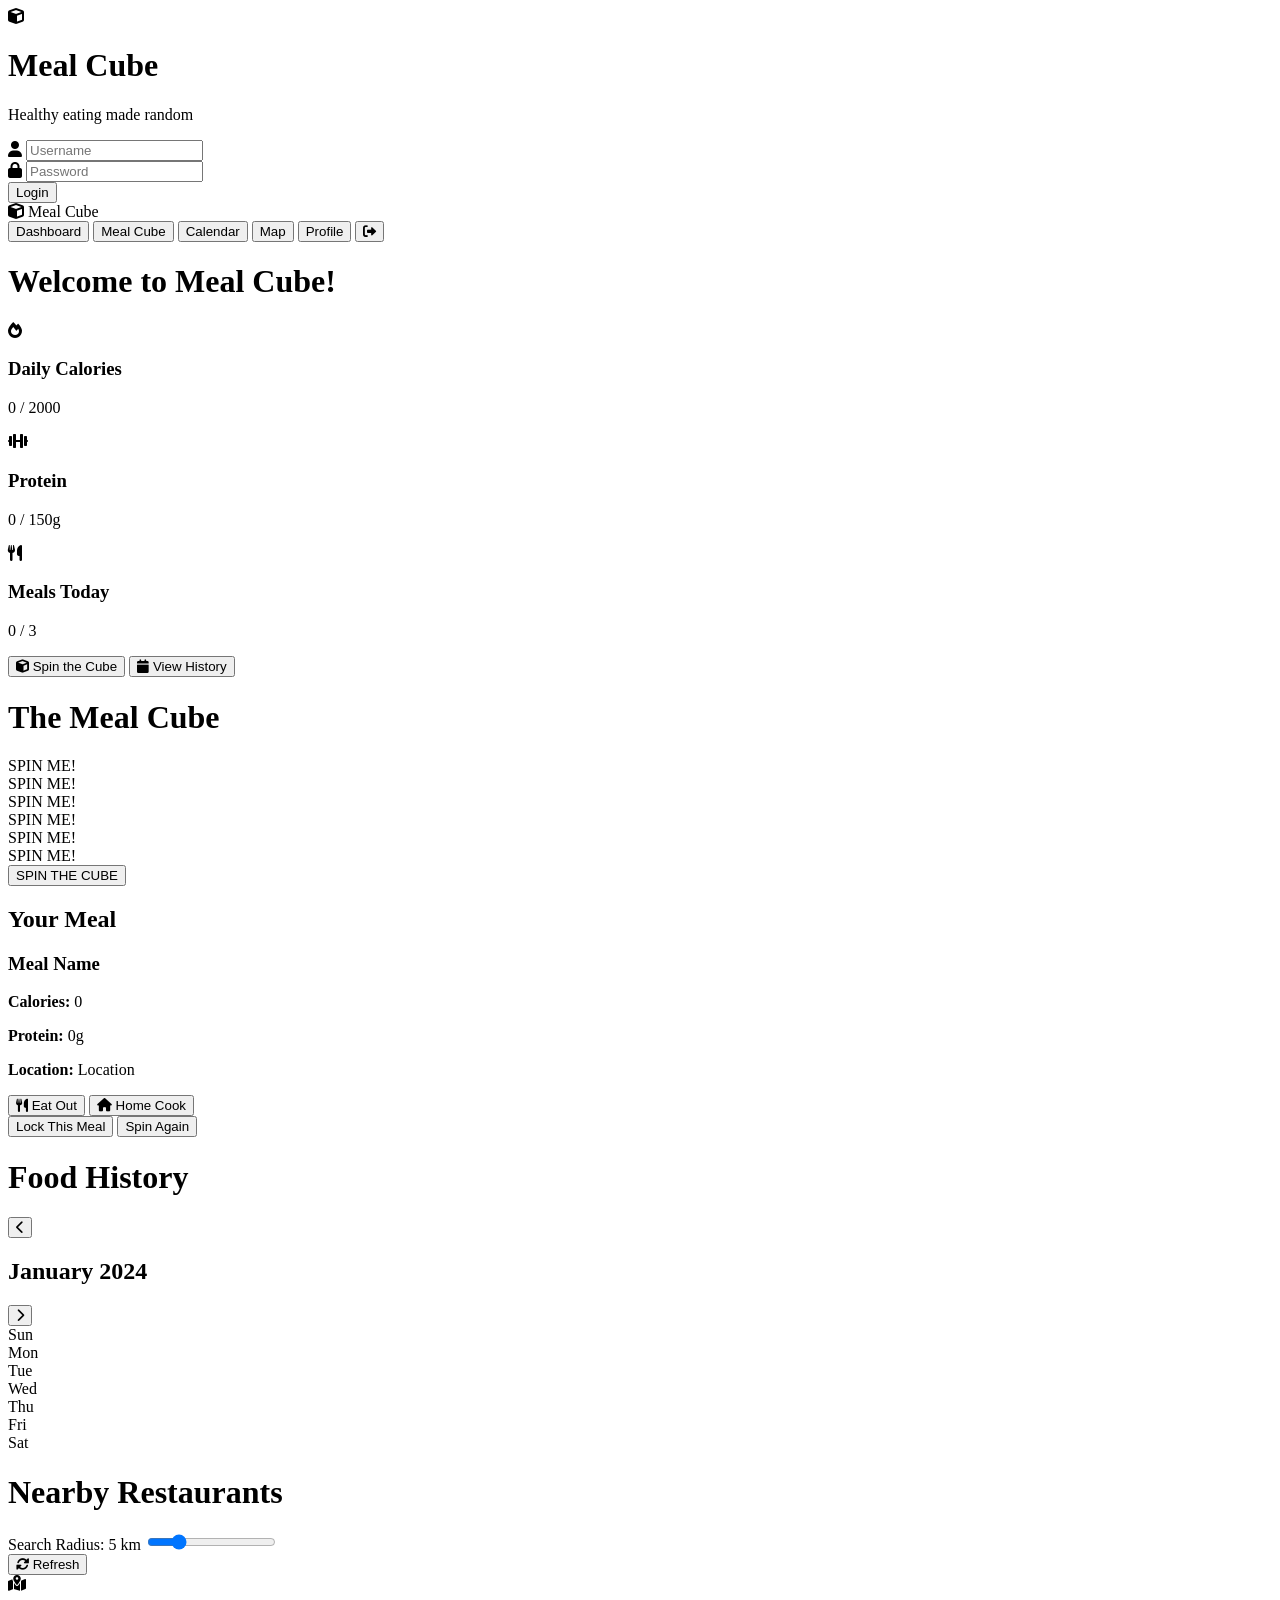
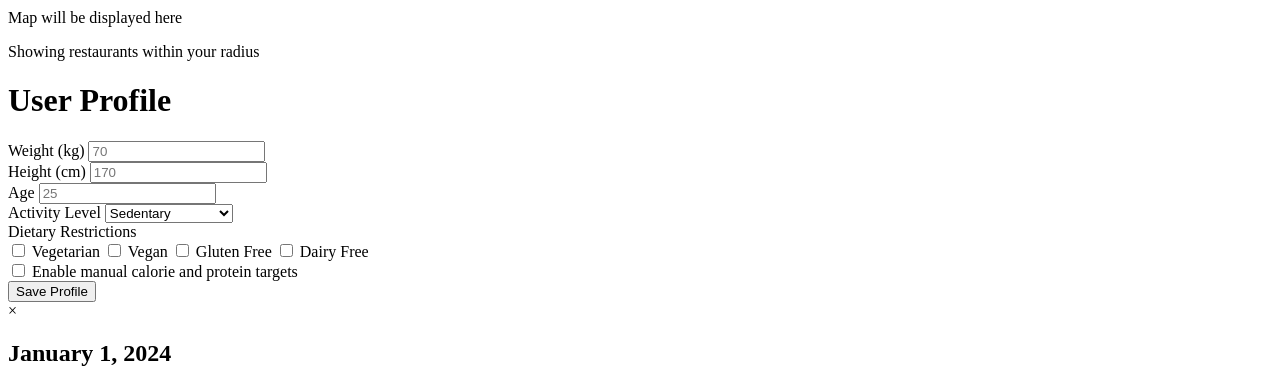
==== index.html @ 5506ee60 "Create index.html" ====
<!DOCTYPE html>
<html lang="en">
<head>
    <meta charset="UTF-8">
    <meta name="viewport" content="width=device-width, initial-scale=1.0">
    <title>Meal Cube - Healthy Eating Made Fun</title>
    <link rel="stylesheet" href="styles.css">
    <link href="https://fonts.googleapis.com/css2?family=Poppins:wght@300;400;500;600;700&display=swap" rel="stylesheet">
    <link rel="stylesheet" href="https://cdnjs.cloudflare.com/ajax/libs/font-awesome/6.0.0/css/all.min.css">
</head>
<body>
    <!-- Login Page -->
    <div id="loginPage" class="page active">
        <div class="login-container">
            <div class="login-box">
                <div class="cube-logo">
                    <i class="fas fa-cube"></i>
                </div>
                <h1>Meal Cube</h1>
                <p>Healthy eating made random</p>
                <form id="loginForm">
                    <div class="input-group">
                        <i class="fas fa-user"></i>
                        <input type="text" id="username" placeholder="Username" required>
                    </div>
                    <div class="input-group">
                        <i class="fas fa-lock"></i>
                        <input type="password" id="password" placeholder="Password" required>
                    </div>
                    <button type="submit" class="login-btn">Login</button>
                </form>
                <div id="loginError" class="error-message"></div>
            </div>
        </div>
    </div>

    <!-- Main App -->
    <div id="mainApp" class="page">
        <!-- Navigation -->
        <nav class="navbar">
            <div class="nav-brand">
                <i class="fas fa-cube"></i>
                <span>Meal Cube</span>
            </div>
            <div class="nav-links">
                <button class="nav-btn active" data-page="dashboard">Dashboard</button>
                <button class="nav-btn" data-page="mealCube">Meal Cube</button>
                <button class="nav-btn" data-page="calendar">Calendar</button>
                <button class="nav-btn" data-page="map">Map</button>
                <button class="nav-btn" data-page="profile">Profile</button>
                <button class="nav-btn logout-btn" id="logoutBtn">
                    <i class="fas fa-sign-out-alt"></i>
                </button>
            </div>
        </nav>

        <!-- Dashboard Page -->
        <div id="dashboardPage" class="page-content active">
            <div class="dashboard-container">
                <h1>Welcome to Meal Cube!</h1>
                <div class="stats-grid">
                    <div class="stat-card">
                        <i class="fas fa-fire"></i>
                        <h3>Daily Calories</h3>
                        <p id="dailyCalories">0 / 2000</p>
                    </div>
                    <div class="stat-card">
                        <i class="fas fa-dumbbell"></i>
                        <h3>Protein</h3>
                        <p id="dailyProtein">0 / 150g</p>
                    </div>
                    <div class="stat-card">
                        <i class="fas fa-utensils"></i>
                        <h3>Meals Today</h3>
                        <p id="mealsToday">0 / 3</p>
                    </div>
                </div>
                <div class="quick-actions">
                    <button class="action-btn" onclick="showPage('mealCube')">
                        <i class="fas fa-cube"></i>
                        Spin the Cube
                    </button>
                    <button class="action-btn" onclick="showPage('calendar')">
                        <i class="fas fa-calendar"></i>
                        View History
                    </button>
                </div>
            </div>
        </div>

        <!-- Meal Cube Page -->
        <div id="mealCubePage" class="page-content">
            <div class="meal-cube-container">
                <h1>The Meal Cube</h1>
                <div class="cube-section">
                    <div class="cube-wrapper">
                        <div id="mealCube" class="cube">
                            <div class="cube-face front">SPIN ME!</div>
                            <div class="cube-face back">SPIN ME!</div>
                            <div class="cube-face right">SPIN ME!</div>
                            <div class="cube-face left">SPIN ME!</div>
                            <div class="cube-face top">SPIN ME!</div>
                            <div class="cube-face bottom">SPIN ME!</div>
                        </div>
                    </div>
                    <button id="spinBtn" class="spin-btn">SPIN THE CUBE</button>
                </div>
                <div id="mealResult" class="meal-result hidden">
                    <h2>Your Meal</h2>
                    <div class="meal-card">
                        <h3 id="mealName">Meal Name</h3>
                        <div class="meal-details">
                            <div class="meal-info">
                                <p><strong>Calories:</strong> <span id="mealCalories">0</span></p>
                                <p><strong>Protein:</strong> <span id="mealProtein">0g</span></p>
                                <p><strong>Location:</strong> <span id="mealLocation">Location</span></p>
                            </div>
                            <div class="meal-options">
                                <button class="option-btn" data-option="eat-out">
                                    <i class="fas fa-utensils"></i>
                                    Eat Out
                                </button>
                                <button class="option-btn" data-option="home-cook">
                                    <i class="fas fa-home"></i>
                                    Home Cook
                                </button>
                            </div>
                        </div>
                        <div class="meal-actions">
                            <button id="lockMealBtn" class="lock-btn">Lock This Meal</button>
                            <button id="spinAgainBtn" class="spin-again-btn">Spin Again</button>
                        </div>
                    </div>
                </div>
            </div>
        </div>

        <!-- Calendar Page -->
        <div id="calendarPage" class="page-content">
            <div class="calendar-container">
                <h1>Food History</h1>
                <div class="calendar-header">
                    <button id="prevMonth" class="calendar-nav">
                        <i class="fas fa-chevron-left"></i>
                    </button>
                    <h2 id="currentMonth">January 2024</h2>
                    <button id="nextMonth" class="calendar-nav">
                        <i class="fas fa-chevron-right"></i>
                    </button>
                </div>
                <div class="calendar-grid">
                    <div class="calendar-days">
                        <div class="day-header">Sun</div>
                        <div class="day-header">Mon</div>
                        <div class="day-header">Tue</div>
                        <div class="day-header">Wed</div>
                        <div class="day-header">Thu</div>
                        <div class="day-header">Fri</div>
                        <div class="day-header">Sat</div>
                    </div>
                    <div id="calendarBody" class="calendar-body">
                        <!-- Calendar days will be generated here -->
                    </div>
                </div>
            </div>
        </div>

        <!-- Map Page -->
        <div id="mapPage" class="page-content">
            <div class="map-container">
                <h1>Nearby Restaurants</h1>
                <div class="map-controls">
                    <div class="radius-control">
                        <label for="radiusSlider">Search Radius: <span id="radiusValue">5</span> km</label>
                        <input type="range" id="radiusSlider" min="1" max="20" value="5">
                    </div>
                    <button id="refreshMapBtn" class="refresh-btn">
                        <i class="fas fa-sync-alt"></i>
                        Refresh
                    </button>
                </div>
                <div id="map" class="map">
                    <div class="map-placeholder">
                        <i class="fas fa-map-marked-alt"></i>
                        <p>Map will be displayed here</p>
                        <p>Showing restaurants within your radius</p>
                    </div>
                </div>
                <div id="restaurantList" class="restaurant-list">
                    <!-- Restaurant items will be generated here -->
                </div>
            </div>
        </div>

        <!-- Profile Page -->
        <div id="profilePage" class="page-content">
            <div class="profile-container">
                <h1>User Profile</h1>
                <div class="profile-form">
                    <div class="form-group">
                        <label for="userWeight">Weight (kg)</label>
                        <input type="number" id="userWeight" placeholder="70">
                    </div>
                    <div class="form-group">
                        <label for="userHeight">Height (cm)</label>
                        <input type="number" id="userHeight" placeholder="170">
                    </div>
                    <div class="form-group">
                        <label for="userAge">Age</label>
                        <input type="number" id="userAge" placeholder="25">
                    </div>
                    <div class="form-group">
                        <label for="userActivity">Activity Level</label>
                        <select id="userActivity">
                            <option value="sedentary">Sedentary</option>
                            <option value="light">Lightly Active</option>
                            <option value="moderate">Moderately Active</option>
                            <option value="very">Very Active</option>
                            <option value="extra">Extra Active</option>
                        </select>
                    </div>
                    <div class="form-group">
                        <label for="userDietary">Dietary Restrictions</label>
                        <div class="checkbox-group">
                            <label><input type="checkbox" value="vegetarian"> Vegetarian</label>
                            <label><input type="checkbox" value="vegan"> Vegan</label>
                            <label><input type="checkbox" value="gluten-free"> Gluten Free</label>
                            <label><input type="checkbox" value="dairy-free"> Dairy Free</label>
                        </div>
                    </div>
                    <!-- Manual Override -->
                    <div class="form-group">
                        <label>
                            <input type="checkbox" id="manualOverrideToggle">
                            Enable manual calorie and protein targets
                        </label>
                    </div>
                    <div id="manualOverrideFields" class="form-group" style="display: none;">
                        <div class="form-group">
                            <label for="manualCalories">Daily Calorie Target</label>
                            <input type="number" id="manualCalories" placeholder="e.g., 2200">
                        </div>
                        <div class="form-group">
                            <label for="manualProtein">Daily Protein Target (g)</label>
                            <input type="number" id="manualProtein" placeholder="e.g., 160">
                        </div>
                    </div>
                    <button id="saveProfileBtn" class="save-btn">Save Profile</button>
                </div>
            </div>
        </div>
    </div>

    <!-- Day Detail Modal -->
    <div id="dayModal" class="modal">
        <div class="modal-content">
            <span class="close">&times;</span>
            <h2 id="modalDate">January 1, 2024</h2>
            <div id="modalMeals" class="modal-meals">
                <!-- Meal details will be shown here -->
            </div>
        </div>
    </div>

    <script src="script.js"></script>
</body>
</html>
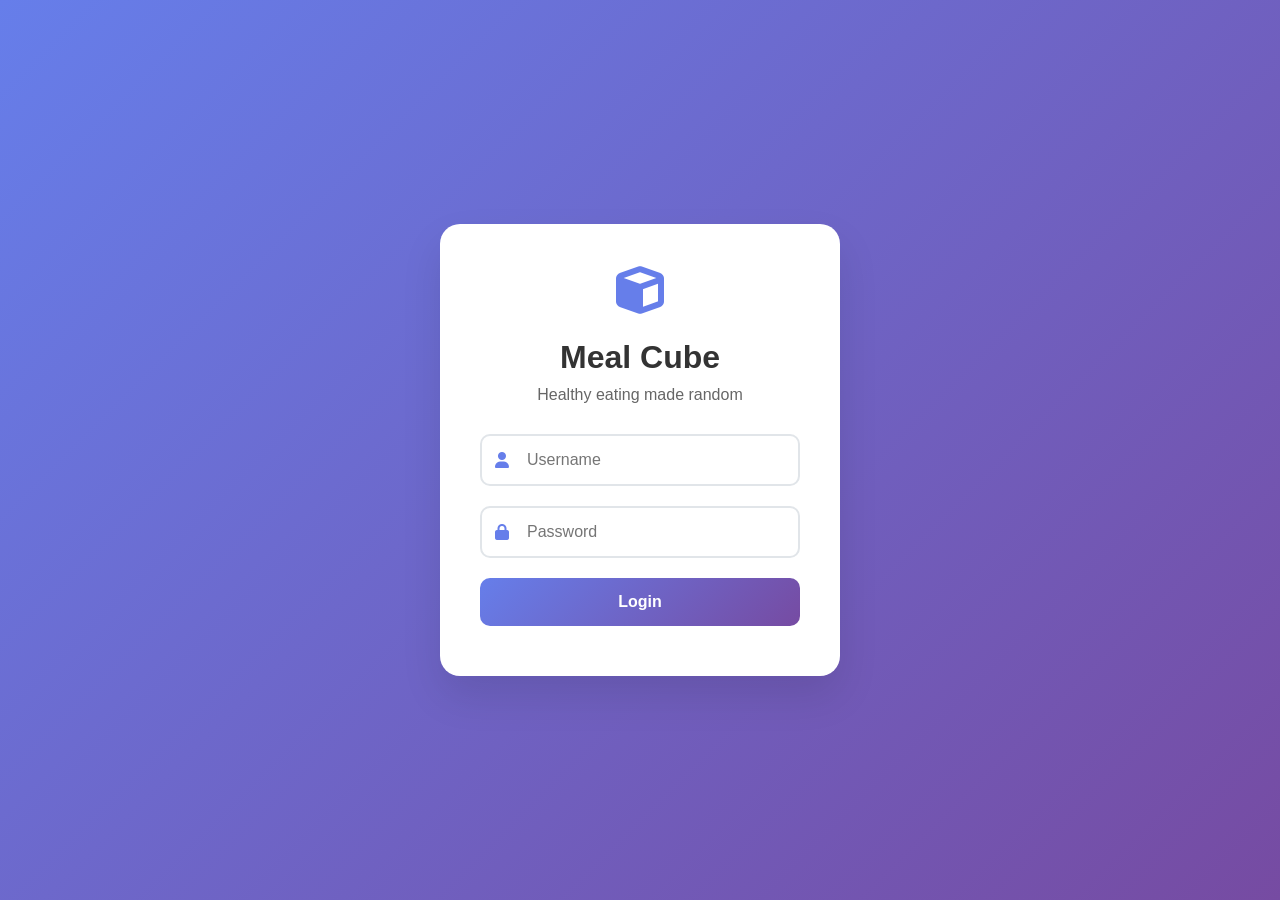
==== commit cec292c7: "Update index.html" ====
--- a/index.html
+++ b/index.html
@@ -4,7 +4,7 @@
     <meta charset="UTF-8">
     <meta name="viewport" content="width=device-width, initial-scale=1.0">
     <title>Meal Cube - Healthy Eating Made Fun</title>
-    <link rel="stylesheet" href="styles.css">
+    <link rel="stylesheet" href="style.css">
     <link href="https://fonts.googleapis.com/css2?family=Poppins:wght@300;400;500;600;700&display=swap" rel="stylesheet">
     <link rel="stylesheet" href="https://cdnjs.cloudflare.com/ajax/libs/font-awesome/6.0.0/css/all.min.css">
 </head>
--- a/style.css
+++ b/style.css
@@ -0,0 +1,857 @@
+/* Reset and Base Styles */
+* {
+    margin: 0;
+    padding: 0;
+    box-sizing: border-box;
+}
+
+body {
+    font-family: 'Poppins', sans-serif;
+    background: linear-gradient(135deg, #667eea 0%, #764ba2 100%);
+    min-height: 100vh;
+    color: #333;
+}
+
+/* Page Management */
+.page {
+    display: none;
+    min-height: 100vh;
+}
+
+.page.active {
+    display: block;
+}
+
+.page-content {
+    display: none;
+    padding: 20px;
+    margin-top: 70px;
+}
+
+.page-content.active {
+    display: block;
+}
+
+/* Login Page */
+.login-container {
+    display: flex;
+    justify-content: center;
+    align-items: center;
+    min-height: 100vh;
+    background: linear-gradient(135deg, #667eea 0%, #764ba2 100%);
+}
+
+.login-box {
+    background: white;
+    padding: 40px;
+    border-radius: 20px;
+    box-shadow: 0 20px 40px rgba(0, 0, 0, 0.1);
+    text-align: center;
+    width: 100%;
+    max-width: 400px;
+}
+
+.cube-logo {
+    font-size: 3rem;
+    color: #667eea;
+    margin-bottom: 20px;
+}
+
+.login-box h1 {
+    color: #333;
+    margin-bottom: 10px;
+    font-size: 2rem;
+}
+
+.login-box p {
+    color: #666;
+    margin-bottom: 30px;
+}
+
+.input-group {
+    position: relative;
+    margin-bottom: 20px;
+}
+
+.input-group i {
+    position: absolute;
+    left: 15px;
+    top: 50%;
+    transform: translateY(-50%);
+    color: #667eea;
+}
+
+.input-group input {
+    width: 100%;
+    padding: 15px 15px 15px 45px;
+    border: 2px solid #e1e5e9;
+    border-radius: 10px;
+    font-size: 16px;
+    transition: border-color 0.3s;
+}
+
+.input-group input:focus {
+    outline: none;
+    border-color: #667eea;
+}
+
+.login-btn {
+    width: 100%;
+    padding: 15px;
+    background: linear-gradient(135deg, #667eea 0%, #764ba2 100%);
+    color: white;
+    border: none;
+    border-radius: 10px;
+    font-size: 16px;
+    font-weight: 600;
+    cursor: pointer;
+    transition: transform 0.3s;
+}
+
+.login-btn:hover {
+    transform: translateY(-2px);
+}
+
+.error-message {
+    color: #e74c3c;
+    margin-top: 10px;
+    font-size: 14px;
+}
+
+/* Navigation */
+.navbar {
+    position: fixed;
+    top: 0;
+    left: 0;
+    right: 0;
+    background: white;
+    padding: 15px 20px;
+    box-shadow: 0 2px 10px rgba(0, 0, 0, 0.1);
+    z-index: 1000;
+    display: flex;
+    justify-content: space-between;
+    align-items: center;
+}
+
+.nav-brand {
+    display: flex;
+    align-items: center;
+    font-size: 1.5rem;
+    font-weight: 700;
+    color: #667eea;
+}
+
+.nav-brand i {
+    margin-right: 10px;
+    font-size: 1.8rem;
+}
+
+.nav-links {
+    display: flex;
+    gap: 10px;
+}
+
+.nav-btn {
+    padding: 10px 15px;
+    border: none;
+    background: transparent;
+    color: #666;
+    cursor: pointer;
+    border-radius: 8px;
+    transition: all 0.3s;
+    font-weight: 500;
+}
+
+.nav-btn:hover,
+.nav-btn.active {
+    background: #667eea;
+    color: white;
+}
+
+.logout-btn {
+    background: #e74c3c !important;
+    color: white !important;
+}
+
+.logout-btn:hover {
+    background: #c0392b !important;
+}
+
+/* Dashboard */
+.dashboard-container {
+    max-width: 1200px;
+    margin: 0 auto;
+}
+
+.dashboard-container h1 {
+    text-align: center;
+    color: white;
+    margin-bottom: 30px;
+    font-size: 2.5rem;
+}
+
+.stats-grid {
+    display: grid;
+    grid-template-columns: repeat(auto-fit, minmax(250px, 1fr));
+    gap: 20px;
+    margin-bottom: 40px;
+}
+
+.stat-card {
+    background: white;
+    padding: 30px;
+    border-radius: 15px;
+    box-shadow: 0 10px 30px rgba(0, 0, 0, 0.1);
+    text-align: center;
+    transition: transform 0.3s;
+}
+
+.stat-card:hover {
+    transform: translateY(-5px);
+}
+
+.stat-card i {
+    font-size: 2.5rem;
+    color: #667eea;
+    margin-bottom: 15px;
+}
+
+.stat-card h3 {
+    color: #333;
+    margin-bottom: 10px;
+}
+
+.stat-card p {
+    color: #666;
+    font-size: 1.2rem;
+    font-weight: 600;
+}
+
+.quick-actions {
+    display: flex;
+    gap: 20px;
+    justify-content: center;
+    flex-wrap: wrap;
+}
+
+.action-btn {
+    padding: 15px 30px;
+    background: white;
+    border: none;
+    border-radius: 10px;
+    color: #667eea;
+    font-weight: 600;
+    cursor: pointer;
+    transition: all 0.3s;
+    box-shadow: 0 5px 15px rgba(0, 0, 0, 0.1);
+}
+
+.action-btn:hover {
+    transform: translateY(-2px);
+    box-shadow: 0 10px 25px rgba(0, 0, 0, 0.15);
+}
+
+.action-btn i {
+    margin-right: 10px;
+}
+
+/* Meal Cube */
+.meal-cube-container {
+    max-width: 800px;
+    margin: 0 auto;
+    text-align: center;
+}
+
+.meal-cube-container h1 {
+    color: white;
+    margin-bottom: 40px;
+    font-size: 2.5rem;
+}
+
+.cube-section {
+    margin-bottom: 40px;
+}
+
+.cube-wrapper {
+    display: flex;
+    justify-content: center;
+    margin-bottom: 30px;
+}
+
+.cube {
+    width: 150px;
+    height: 150px;
+    position: relative;
+    transform-style: preserve-3d;
+    transition: transform 2s ease-out;
+}
+
+.cube-face {
+    position: absolute;
+    width: 150px;
+    height: 150px;
+    background: linear-gradient(135deg, #667eea 0%, #764ba2 100%);
+    border: 2px solid white;
+    display: flex;
+    align-items: center;
+    justify-content: center;
+    color: white;
+    font-weight: bold;
+    font-size: 1.2rem;
+    border-radius: 10px;
+}
+
+.cube-face.front { transform: translateZ(75px); }
+.cube-face.back { transform: translateZ(-75px) rotateY(180deg); }
+.cube-face.right { transform: translateX(75px) rotateY(90deg); }
+.cube-face.left { transform: translateX(-75px) rotateY(-90deg); }
+.cube-face.top { transform: translateY(-75px) rotateX(90deg); }
+.cube-face.bottom { transform: translateY(75px) rotateX(-90deg); }
+
+.spin-btn {
+    padding: 15px 40px;
+    background: linear-gradient(135deg, #667eea 0%, #764ba2 100%);
+    color: white;
+    border: none;
+    border-radius: 10px;
+    font-size: 1.2rem;
+    font-weight: 600;
+    cursor: pointer;
+    transition: all 0.3s;
+}
+
+.spin-btn:hover {
+    transform: translateY(-2px);
+    box-shadow: 0 10px 25px rgba(0, 0, 0, 0.2);
+}
+
+.spin-btn:disabled {
+    opacity: 0.6;
+    cursor: not-allowed;
+}
+
+/* Meal Result */
+.meal-result {
+    background: white;
+    border-radius: 15px;
+    padding: 30px;
+    box-shadow: 0 10px 30px rgba(0, 0, 0, 0.1);
+    margin-top: 30px;
+}
+
+.meal-result.hidden {
+    display: none;
+}
+
+.meal-result h2 {
+    color: #333;
+    margin-bottom: 20px;
+    text-align: center;
+}
+
+.meal-card {
+    border: 2px solid #e1e5e9;
+    border-radius: 10px;
+    padding: 20px;
+}
+
+.meal-card h3 {
+    color: #667eea;
+    margin-bottom: 15px;
+    text-align: center;
+}
+
+.meal-details {
+    display: grid;
+    grid-template-columns: 1fr 1fr;
+    gap: 20px;
+    margin-bottom: 20px;
+}
+
+.meal-info p {
+    margin-bottom: 8px;
+    color: #666;
+}
+
+.meal-options {
+    display: flex;
+    gap: 10px;
+}
+
+.option-btn {
+    flex: 1;
+    padding: 10px;
+    border: 2px solid #667eea;
+    background: white;
+    color: #667eea;
+    border-radius: 8px;
+    cursor: pointer;
+    transition: all 0.3s;
+}
+
+.option-btn:hover {
+    background: #667eea;
+    color: white;
+}
+
+.meal-actions {
+    display: flex;
+    gap: 15px;
+    justify-content: center;
+}
+
+.lock-btn, .spin-again-btn {
+    padding: 12px 25px;
+    border: none;
+    border-radius: 8px;
+    font-weight: 600;
+    cursor: pointer;
+    transition: all 0.3s;
+}
+
+.lock-btn {
+    background: #27ae60;
+    color: white;
+}
+
+.lock-btn:hover {
+    background: #229954;
+}
+
+.spin-again-btn {
+    background: #667eea;
+    color: white;
+}
+
+.spin-again-btn:hover {
+    background: #5a6fd8;
+}
+
+/* Calendar */
+.calendar-container {
+    max-width: 1000px;
+    margin: 0 auto;
+}
+
+.calendar-container h1 {
+    color: white;
+    text-align: center;
+    margin-bottom: 30px;
+    font-size: 2.5rem;
+}
+
+.calendar-header {
+    display: flex;
+    justify-content: space-between;
+    align-items: center;
+    background: white;
+    padding: 20px;
+    border-radius: 15px;
+    margin-bottom: 20px;
+    box-shadow: 0 5px 15px rgba(0, 0, 0, 0.1);
+}
+
+.calendar-nav {
+    background: #667eea;
+    color: white;
+    border: none;
+    padding: 10px 15px;
+    border-radius: 8px;
+    cursor: pointer;
+    transition: all 0.3s;
+}
+
+.calendar-nav:hover {
+    background: #5a6fd8;
+}
+
+.calendar-header h2 {
+    color: #333;
+    font-size: 1.5rem;
+}
+
+.calendar-grid {
+    background: white;
+    border-radius: 15px;
+    overflow: hidden;
+    box-shadow: 0 5px 15px rgba(0, 0, 0, 0.1);
+}
+
+.calendar-days {
+    display: grid;
+    grid-template-columns: repeat(7, 1fr);
+    background: #667eea;
+    color: white;
+}
+
+.day-header {
+    padding: 15px;
+    text-align: center;
+    font-weight: 600;
+}
+
+.calendar-body {
+    display: grid;
+    grid-template-columns: repeat(7, 1fr);
+}
+
+.calendar-day {
+    padding: 15px;
+    border: 1px solid #e1e5e9;
+    min-height: 100px;
+    cursor: pointer;
+    transition: all 0.3s;
+    position: relative;
+}
+
+.calendar-day:hover {
+    background: #f8f9fa;
+}
+
+.calendar-day.has-meals {
+    background: #e8f5e8;
+}
+
+.calendar-day.has-meals::after {
+    content: '';
+    position: absolute;
+    top: 5px;
+    right: 5px;
+    width: 8px;
+    height: 8px;
+    background: #27ae60;
+    border-radius: 50%;
+}
+
+.calendar-day.other-month {
+    color: #ccc;
+}
+
+.calendar-day.today {
+    background: #667eea;
+    color: white;
+}
+
+.day-number {
+    font-weight: 600;
+    margin-bottom: 5px;
+}
+
+.day-meals {
+    font-size: 0.8rem;
+    color: #666;
+}
+
+/* Map */
+.map-container {
+    max-width: 1200px;
+    margin: 0 auto;
+}
+
+.map-container h1 {
+    color: white;
+    text-align: center;
+    margin-bottom: 30px;
+    font-size: 2.5rem;
+}
+
+.map-controls {
+    background: white;
+    padding: 20px;
+    border-radius: 15px;
+    margin-bottom: 20px;
+    box-shadow: 0 5px 15px rgba(0, 0, 0, 0.1);
+    display: flex;
+    justify-content: space-between;
+    align-items: center;
+    flex-wrap: wrap;
+    gap: 20px;
+}
+
+.radius-control {
+    display: flex;
+    align-items: center;
+    gap: 15px;
+}
+
+.radius-control label {
+    color: #333;
+    font-weight: 600;
+}
+
+.radius-control input[type="range"] {
+    width: 200px;
+}
+
+.refresh-btn {
+    padding: 10px 20px;
+    background: #667eea;
+    color: white;
+    border: none;
+    border-radius: 8px;
+    cursor: pointer;
+    transition: all 0.3s;
+}
+
+.refresh-btn:hover {
+    background: #5a6fd8;
+}
+
+.map {
+    background: white;
+    border-radius: 15px;
+    height: 400px;
+    margin-bottom: 20px;
+    box-shadow: 0 5px 15px rgba(0, 0, 0, 0.1);
+    display: flex;
+    align-items: center;
+    justify-content: center;
+}
+
+.map-placeholder {
+    text-align: center;
+    color: #666;
+}
+
+.map-placeholder i {
+    font-size: 3rem;
+    color: #667eea;
+    margin-bottom: 15px;
+}
+
+.restaurant-list {
+    background: white;
+    border-radius: 15px;
+    padding: 20px;
+    box-shadow: 0 5px 15px rgba(0, 0, 0, 0.1);
+}
+
+.restaurant-item {
+    border: 1px solid #e1e5e9;
+    border-radius: 10px;
+    padding: 15px;
+    margin-bottom: 15px;
+    transition: all 0.3s;
+}
+
+.restaurant-item:hover {
+    box-shadow: 0 5px 15px rgba(0, 0, 0, 0.1);
+}
+
+.restaurant-item h3 {
+    color: #333;
+    margin-bottom: 8px;
+}
+
+.restaurant-item p {
+    color: #666;
+    margin-bottom: 5px;
+}
+
+/* Profile */
+.profile-container {
+    max-width: 600px;
+    margin: 0 auto;
+}
+
+.profile-container h1 {
+    color: white;
+    text-align: center;
+    margin-bottom: 30px;
+    font-size: 2.5rem;
+}
+
+.profile-form {
+    background: white;
+    padding: 30px;
+    border-radius: 15px;
+    box-shadow: 0 10px 30px rgba(0, 0, 0, 0.1);
+}
+
+.form-group {
+    margin-bottom: 20px;
+}
+
+.form-group label {
+    display: block;
+    margin-bottom: 8px;
+    color: #333;
+    font-weight: 600;
+}
+
+.form-group input,
+.form-group select {
+    width: 100%;
+    padding: 12px;
+    border: 2px solid #e1e5e9;
+    border-radius: 8px;
+    font-size: 16px;
+    transition: border-color 0.3s;
+}
+
+.form-group input:focus,
+.form-group select:focus {
+    outline: none;
+    border-color: #667eea;
+}
+
+.checkbox-group {
+    display: grid;
+    grid-template-columns: repeat(auto-fit, minmax(150px, 1fr));
+    gap: 10px;
+}
+
+.checkbox-group label {
+    display: flex;
+    align-items: center;
+    gap: 8px;
+    font-weight: normal;
+    cursor: pointer;
+}
+
+.checkbox-group input[type="checkbox"] {
+    width: auto;
+}
+
+.save-btn {
+    width: 100%;
+    padding: 15px;
+    background: linear-gradient(135deg, #667eea 0%, #764ba2 100%);
+    color: white;
+    border: none;
+    border-radius: 10px;
+    font-size: 16px;
+    font-weight: 600;
+    cursor: pointer;
+    transition: transform 0.3s;
+}
+
+.save-btn:hover {
+    transform: translateY(-2px);
+}
+
+/* Modal */
+.modal {
+    display: none;
+    position: fixed;
+    z-index: 2000;
+    left: 0;
+    top: 0;
+    width: 100%;
+    height: 100%;
+    background-color: rgba(0, 0, 0, 0.5);
+}
+
+.modal-content {
+    background-color: white;
+    margin: 5% auto;
+    padding: 30px;
+    border-radius: 15px;
+    width: 90%;
+    max-width: 600px;
+    position: relative;
+    max-height: 80vh;
+    overflow-y: auto;
+}
+
+.close {
+    position: absolute;
+    right: 20px;
+    top: 20px;
+    font-size: 28px;
+    font-weight: bold;
+    cursor: pointer;
+    color: #666;
+}
+
+.close:hover {
+    color: #333;
+}
+
+.modal-content h2 {
+    color: #333;
+    margin-bottom: 20px;
+    text-align: center;
+}
+
+.modal-meals {
+    display: flex;
+    flex-direction: column;
+    gap: 15px;
+}
+
+.meal-detail {
+    border: 1px solid #e1e5e9;
+    border-radius: 10px;
+    padding: 15px;
+    background: #f8f9fa;
+}
+
+.meal-detail h3 {
+    color: #667eea;
+    margin-bottom: 10px;
+}
+
+.meal-detail p {
+    color: #666;
+    margin-bottom: 5px;
+}
+
+/* Responsive Design */
+@media (max-width: 768px) {
+    .nav-links {
+        flex-wrap: wrap;
+        gap: 5px;
+    }
+    
+    .nav-btn {
+        padding: 8px 12px;
+        font-size: 14px;
+    }
+    
+    .stats-grid {
+        grid-template-columns: 1fr;
+    }
+    
+    .meal-details {
+        grid-template-columns: 1fr;
+    }
+    
+    .quick-actions {
+        flex-direction: column;
+        align-items: center;
+    }
+    
+    .calendar-header {
+        flex-direction: column;
+        gap: 15px;
+    }
+    
+    .map-controls {
+        flex-direction: column;
+        align-items: stretch;
+    }
+    
+    .checkbox-group {
+        grid-template-columns: 1fr;
+    }
+}
+
+/* Animations */
+@keyframes spin {
+    0% { transform: rotateX(0deg) rotateY(0deg); }
+    100% { transform: rotateX(360deg) rotateY(360deg); }
+}
+
+.cube.spinning {
+    animation: spin 2s ease-out;
+}
+
+@keyframes fadeIn {
+    from { opacity: 0; transform: translateY(20px); }
+    to { opacity: 1; transform: translateY(0); }
+}
+
+.meal-result:not(.hidden) {
+    animation: fadeIn 0.5s ease-out;
+}
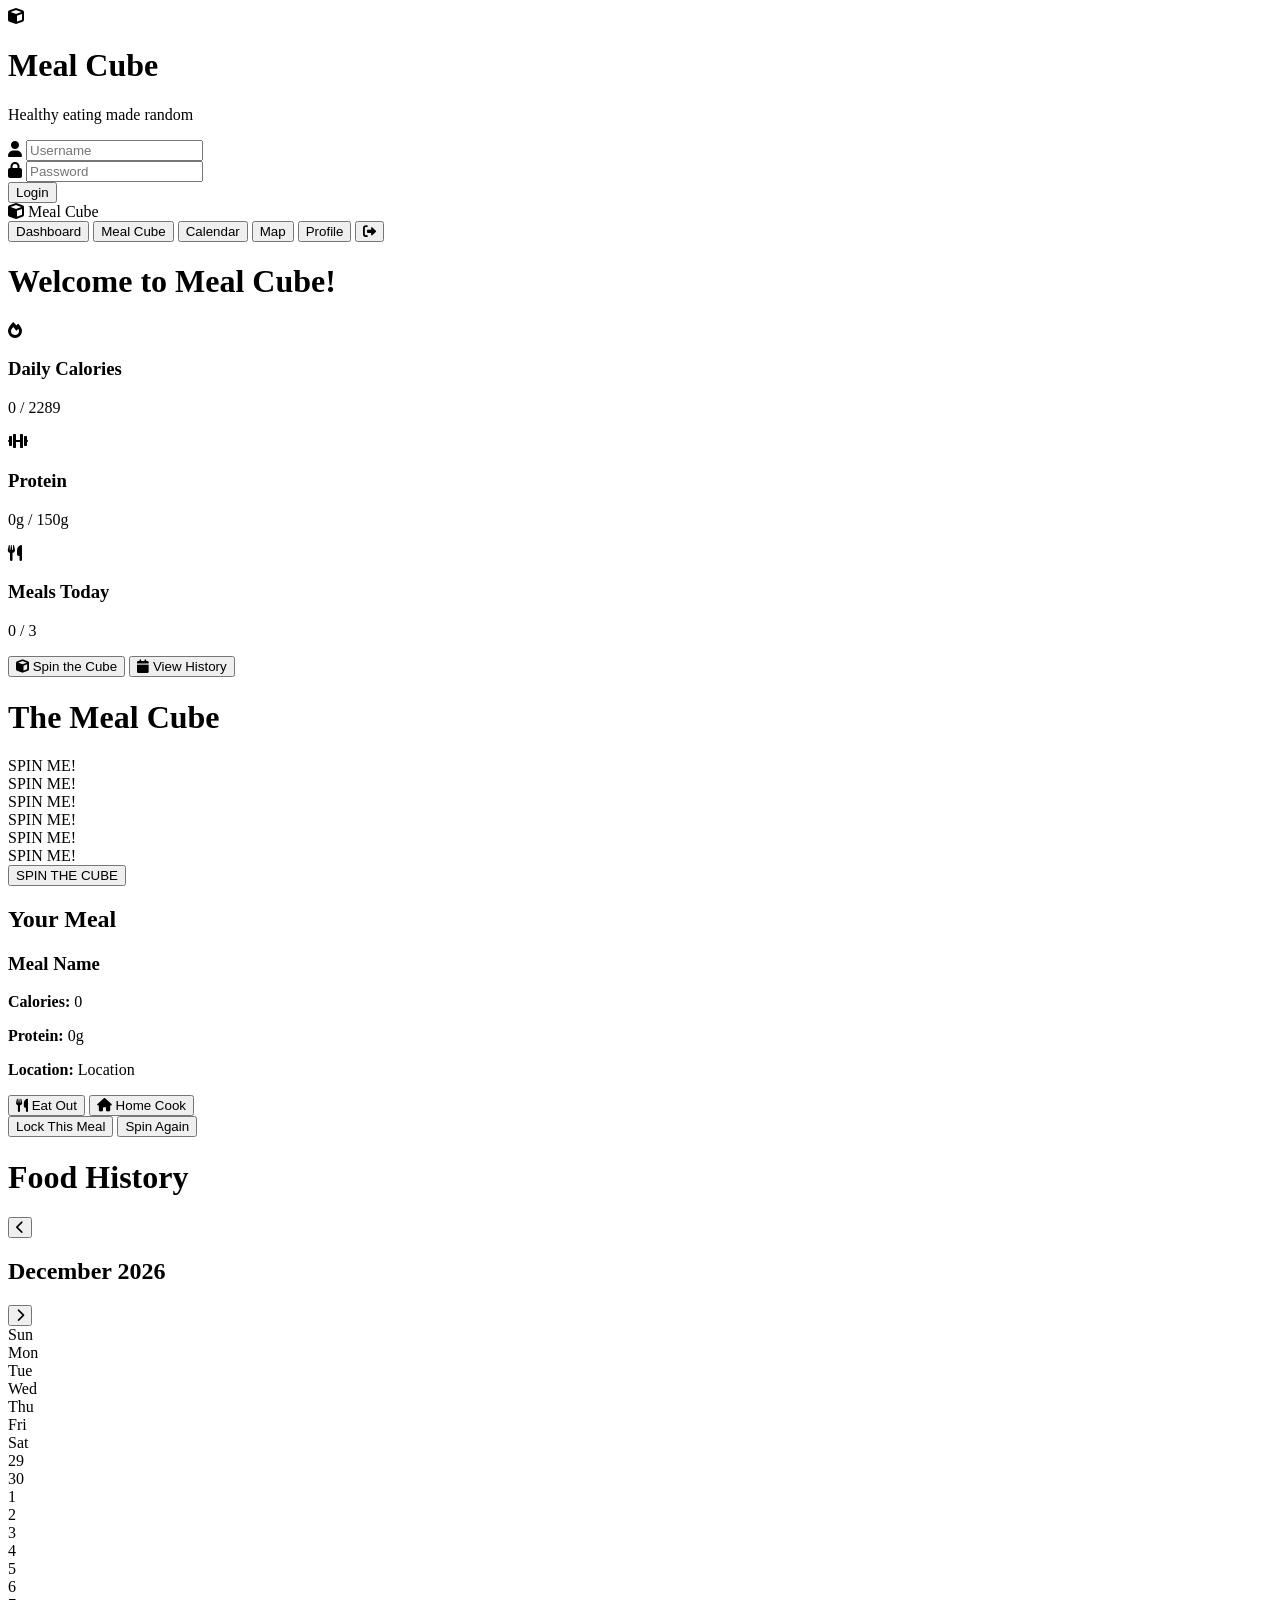
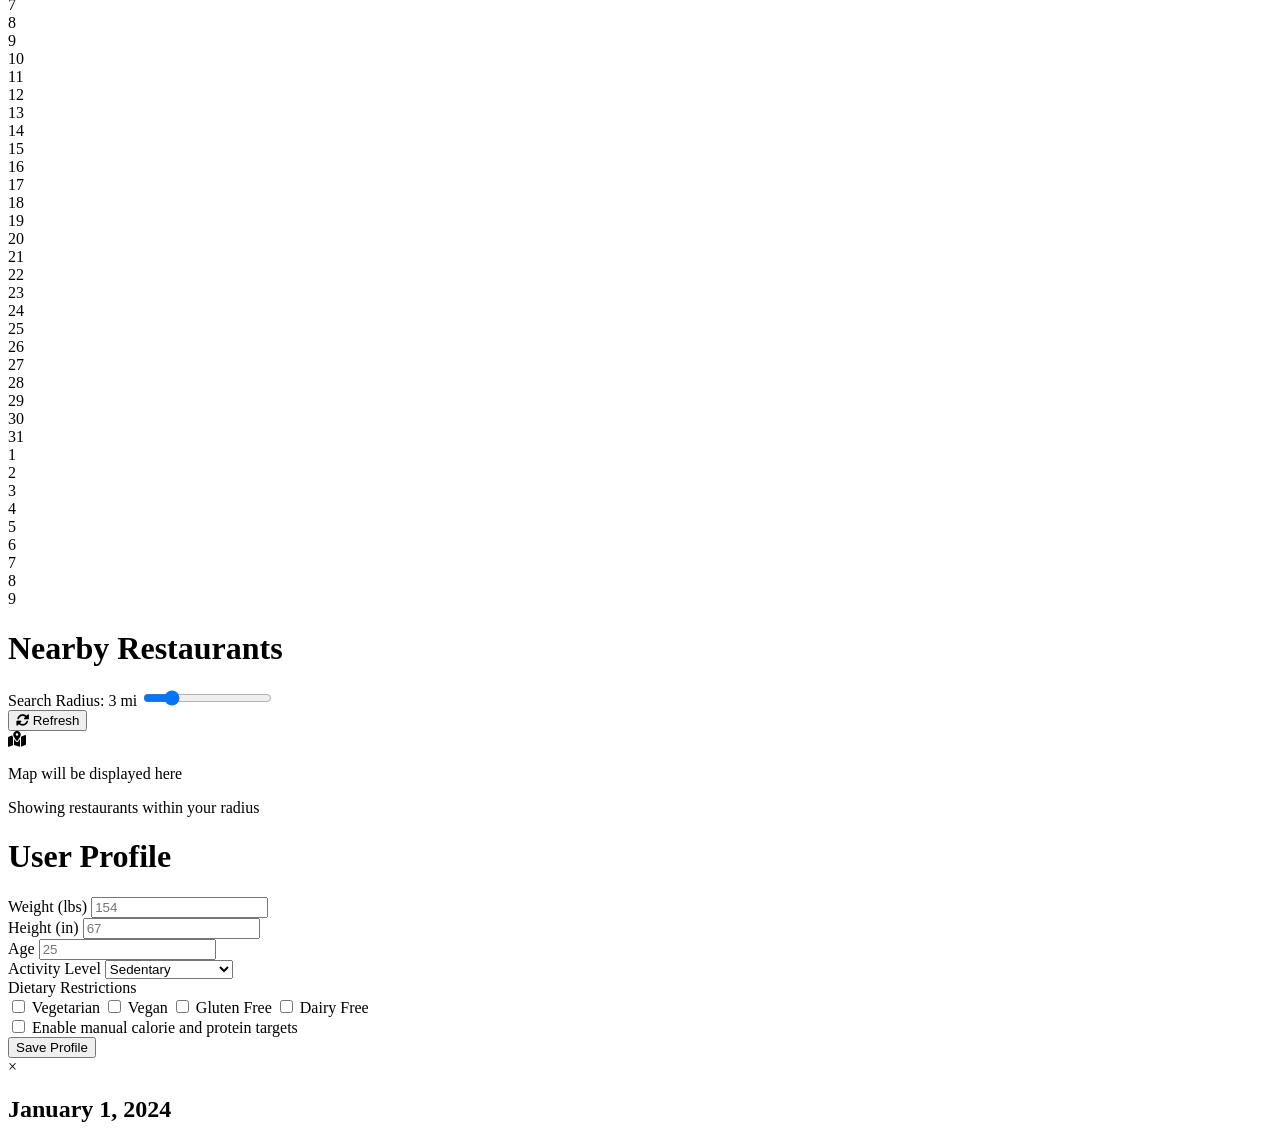
==== commit 6465ce72: "Update index.html" ====
--- a/index.html
+++ b/index.html
@@ -4,7 +4,7 @@
     <meta charset="UTF-8">
     <meta name="viewport" content="width=device-width, initial-scale=1.0">
     <title>Meal Cube - Healthy Eating Made Fun</title>
-    <link rel="stylesheet" href="style.css">
+    <link rel="stylesheet" href="styles.css">
     <link href="https://fonts.googleapis.com/css2?family=Poppins:wght@300;400;500;600;700&display=swap" rel="stylesheet">
     <link rel="stylesheet" href="https://cdnjs.cloudflare.com/ajax/libs/font-awesome/6.0.0/css/all.min.css">
 </head>
@@ -171,8 +171,8 @@
                 <h1>Nearby Restaurants</h1>
                 <div class="map-controls">
                     <div class="radius-control">
-                        <label for="radiusSlider">Search Radius: <span id="radiusValue">5</span> km</label>
-                        <input type="range" id="radiusSlider" min="1" max="20" value="5">
+                        <label for="radiusSlider">Search Radius: <span id="radiusValue">3</span> mi</label>
+                        <input type="range" id="radiusSlider" min="1" max="12" value="3">
                     </div>
                     <button id="refreshMapBtn" class="refresh-btn">
                         <i class="fas fa-sync-alt"></i>
@@ -198,12 +198,12 @@
                 <h1>User Profile</h1>
                 <div class="profile-form">
                     <div class="form-group">
-                        <label for="userWeight">Weight (kg)</label>
-                        <input type="number" id="userWeight" placeholder="70">
-                    </div>
-                    <div class="form-group">
-                        <label for="userHeight">Height (cm)</label>
-                        <input type="number" id="userHeight" placeholder="170">
+                        <label for="userWeight">Weight (lbs)</label>
+                        <input type="number" id="userWeight" placeholder="154">
+                    </div>
+                    <div class="form-group">
+                        <label for="userHeight">Height (in)</label>
+                        <input type="number" id="userHeight" placeholder="67">
                     </div>
                     <div class="form-group">
                         <label for="userAge">Age</label>
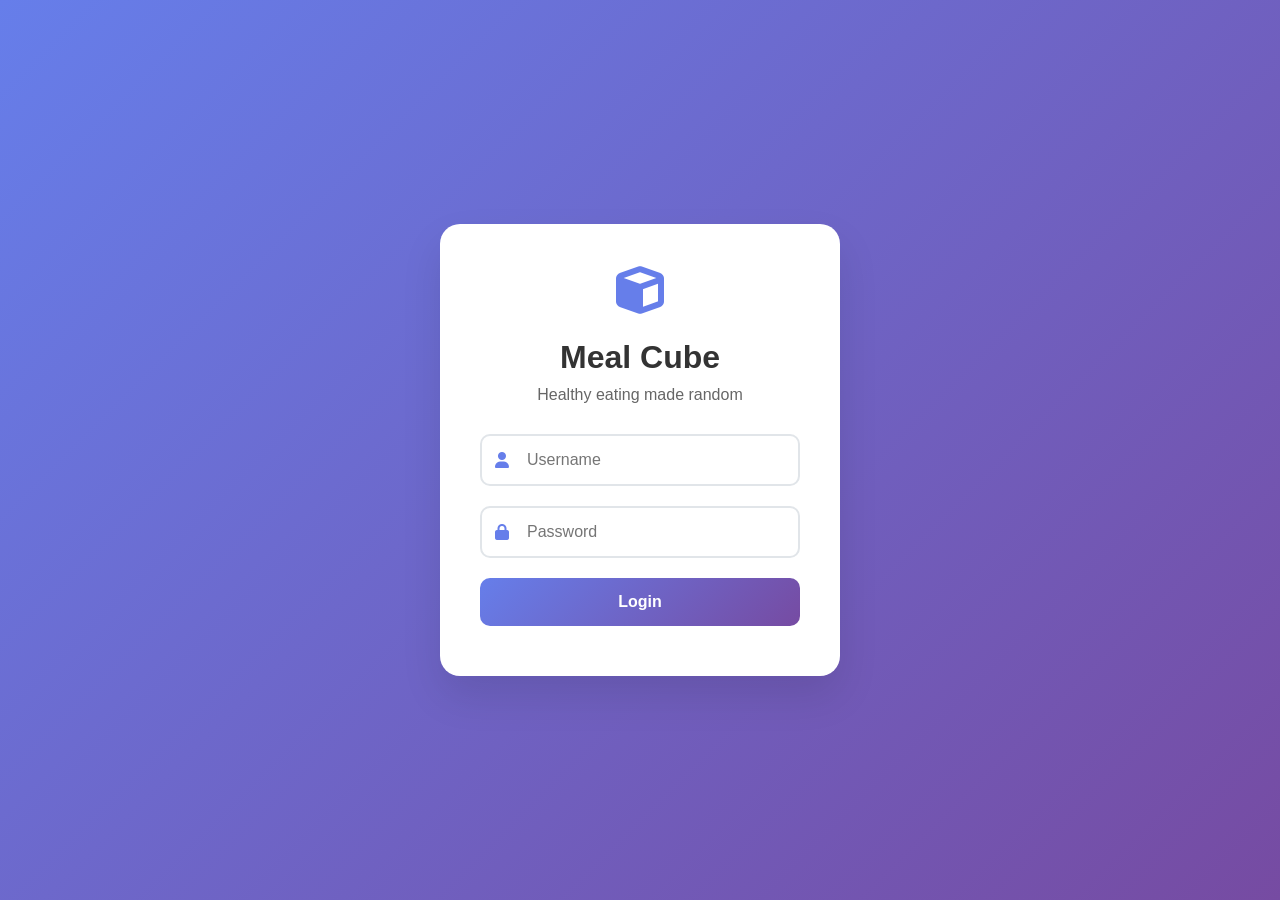
==== commit 762a6b10: "Update index.html" ====
--- a/index.html
+++ b/index.html
@@ -4,7 +4,7 @@
     <meta charset="UTF-8">
     <meta name="viewport" content="width=device-width, initial-scale=1.0">
     <title>Meal Cube - Healthy Eating Made Fun</title>
-    <link rel="stylesheet" href="styles.css">
+    <link rel="stylesheet" href="style.css">
     <link href="https://fonts.googleapis.com/css2?family=Poppins:wght@300;400;500;600;700&display=swap" rel="stylesheet">
     <link rel="stylesheet" href="https://cdnjs.cloudflare.com/ajax/libs/font-awesome/6.0.0/css/all.min.css">
 </head>
--- a/style.css
+++ b/style.css
@@ -0,0 +1,857 @@
+/* Reset and Base Styles */
+* {
+    margin: 0;
+    padding: 0;
+    box-sizing: border-box;
+}
+
+body {
+    font-family: 'Poppins', sans-serif;
+    background: linear-gradient(135deg, #667eea 0%, #764ba2 100%);
+    min-height: 100vh;
+    color: #333;
+}
+
+/* Page Management */
+.page {
+    display: none;
+    min-height: 100vh;
+}
+
+.page.active {
+    display: block;
+}
+
+.page-content {
+    display: none;
+    padding: 20px;
+    margin-top: 70px;
+}
+
+.page-content.active {
+    display: block;
+}
+
+/* Login Page */
+.login-container {
+    display: flex;
+    justify-content: center;
+    align-items: center;
+    min-height: 100vh;
+    background: linear-gradient(135deg, #667eea 0%, #764ba2 100%);
+}
+
+.login-box {
+    background: white;
+    padding: 40px;
+    border-radius: 20px;
+    box-shadow: 0 20px 40px rgba(0, 0, 0, 0.1);
+    text-align: center;
+    width: 100%;
+    max-width: 400px;
+}
+
+.cube-logo {
+    font-size: 3rem;
+    color: #667eea;
+    margin-bottom: 20px;
+}
+
+.login-box h1 {
+    color: #333;
+    margin-bottom: 10px;
+    font-size: 2rem;
+}
+
+.login-box p {
+    color: #666;
+    margin-bottom: 30px;
+}
+
+.input-group {
+    position: relative;
+    margin-bottom: 20px;
+}
+
+.input-group i {
+    position: absolute;
+    left: 15px;
+    top: 50%;
+    transform: translateY(-50%);
+    color: #667eea;
+}
+
+.input-group input {
+    width: 100%;
+    padding: 15px 15px 15px 45px;
+    border: 2px solid #e1e5e9;
+    border-radius: 10px;
+    font-size: 16px;
+    transition: border-color 0.3s;
+}
+
+.input-group input:focus {
+    outline: none;
+    border-color: #667eea;
+}
+
+.login-btn {
+    width: 100%;
+    padding: 15px;
+    background: linear-gradient(135deg, #667eea 0%, #764ba2 100%);
+    color: white;
+    border: none;
+    border-radius: 10px;
+    font-size: 16px;
+    font-weight: 600;
+    cursor: pointer;
+    transition: transform 0.3s;
+}
+
+.login-btn:hover {
+    transform: translateY(-2px);
+}
+
+.error-message {
+    color: #e74c3c;
+    margin-top: 10px;
+    font-size: 14px;
+}
+
+/* Navigation */
+.navbar {
+    position: fixed;
+    top: 0;
+    left: 0;
+    right: 0;
+    background: white;
+    padding: 15px 20px;
+    box-shadow: 0 2px 10px rgba(0, 0, 0, 0.1);
+    z-index: 1000;
+    display: flex;
+    justify-content: space-between;
+    align-items: center;
+}
+
+.nav-brand {
+    display: flex;
+    align-items: center;
+    font-size: 1.5rem;
+    font-weight: 700;
+    color: #667eea;
+}
+
+.nav-brand i {
+    margin-right: 10px;
+    font-size: 1.8rem;
+}
+
+.nav-links {
+    display: flex;
+    gap: 10px;
+}
+
+.nav-btn {
+    padding: 10px 15px;
+    border: none;
+    background: transparent;
+    color: #666;
+    cursor: pointer;
+    border-radius: 8px;
+    transition: all 0.3s;
+    font-weight: 500;
+}
+
+.nav-btn:hover,
+.nav-btn.active {
+    background: #667eea;
+    color: white;
+}
+
+.logout-btn {
+    background: #e74c3c !important;
+    color: white !important;
+}
+
+.logout-btn:hover {
+    background: #c0392b !important;
+}
+
+/* Dashboard */
+.dashboard-container {
+    max-width: 1200px;
+    margin: 0 auto;
+}
+
+.dashboard-container h1 {
+    text-align: center;
+    color: white;
+    margin-bottom: 30px;
+    font-size: 2.5rem;
+}
+
+.stats-grid {
+    display: grid;
+    grid-template-columns: repeat(auto-fit, minmax(250px, 1fr));
+    gap: 20px;
+    margin-bottom: 40px;
+}
+
+.stat-card {
+    background: white;
+    padding: 30px;
+    border-radius: 15px;
+    box-shadow: 0 10px 30px rgba(0, 0, 0, 0.1);
+    text-align: center;
+    transition: transform 0.3s;
+}
+
+.stat-card:hover {
+    transform: translateY(-5px);
+}
+
+.stat-card i {
+    font-size: 2.5rem;
+    color: #667eea;
+    margin-bottom: 15px;
+}
+
+.stat-card h3 {
+    color: #333;
+    margin-bottom: 10px;
+}
+
+.stat-card p {
+    color: #666;
+    font-size: 1.2rem;
+    font-weight: 600;
+}
+
+.quick-actions {
+    display: flex;
+    gap: 20px;
+    justify-content: center;
+    flex-wrap: wrap;
+}
+
+.action-btn {
+    padding: 15px 30px;
+    background: white;
+    border: none;
+    border-radius: 10px;
+    color: #667eea;
+    font-weight: 600;
+    cursor: pointer;
+    transition: all 0.3s;
+    box-shadow: 0 5px 15px rgba(0, 0, 0, 0.1);
+}
+
+.action-btn:hover {
+    transform: translateY(-2px);
+    box-shadow: 0 10px 25px rgba(0, 0, 0, 0.15);
+}
+
+.action-btn i {
+    margin-right: 10px;
+}
+
+/* Meal Cube */
+.meal-cube-container {
+    max-width: 800px;
+    margin: 0 auto;
+    text-align: center;
+}
+
+.meal-cube-container h1 {
+    color: white;
+    margin-bottom: 40px;
+    font-size: 2.5rem;
+}
+
+.cube-section {
+    margin-bottom: 40px;
+}
+
+.cube-wrapper {
+    display: flex;
+    justify-content: center;
+    margin-bottom: 30px;
+}
+
+.cube {
+    width: 150px;
+    height: 150px;
+    position: relative;
+    transform-style: preserve-3d;
+    transition: transform 2s ease-out;
+}
+
+.cube-face {
+    position: absolute;
+    width: 150px;
+    height: 150px;
+    background: linear-gradient(135deg, #667eea 0%, #764ba2 100%);
+    border: 2px solid white;
+    display: flex;
+    align-items: center;
+    justify-content: center;
+    color: white;
+    font-weight: bold;
+    font-size: 1.2rem;
+    border-radius: 10px;
+}
+
+.cube-face.front { transform: translateZ(75px); }
+.cube-face.back { transform: translateZ(-75px) rotateY(180deg); }
+.cube-face.right { transform: translateX(75px) rotateY(90deg); }
+.cube-face.left { transform: translateX(-75px) rotateY(-90deg); }
+.cube-face.top { transform: translateY(-75px) rotateX(90deg); }
+.cube-face.bottom { transform: translateY(75px) rotateX(-90deg); }
+
+.spin-btn {
+    padding: 15px 40px;
+    background: linear-gradient(135deg, #667eea 0%, #764ba2 100%);
+    color: white;
+    border: none;
+    border-radius: 10px;
+    font-size: 1.2rem;
+    font-weight: 600;
+    cursor: pointer;
+    transition: all 0.3s;
+}
+
+.spin-btn:hover {
+    transform: translateY(-2px);
+    box-shadow: 0 10px 25px rgba(0, 0, 0, 0.2);
+}
+
+.spin-btn:disabled {
+    opacity: 0.6;
+    cursor: not-allowed;
+}
+
+/* Meal Result */
+.meal-result {
+    background: white;
+    border-radius: 15px;
+    padding: 30px;
+    box-shadow: 0 10px 30px rgba(0, 0, 0, 0.1);
+    margin-top: 30px;
+}
+
+.meal-result.hidden {
+    display: none;
+}
+
+.meal-result h2 {
+    color: #333;
+    margin-bottom: 20px;
+    text-align: center;
+}
+
+.meal-card {
+    border: 2px solid #e1e5e9;
+    border-radius: 10px;
+    padding: 20px;
+}
+
+.meal-card h3 {
+    color: #667eea;
+    margin-bottom: 15px;
+    text-align: center;
+}
+
+.meal-details {
+    display: grid;
+    grid-template-columns: 1fr 1fr;
+    gap: 20px;
+    margin-bottom: 20px;
+}
+
+.meal-info p {
+    margin-bottom: 8px;
+    color: #666;
+}
+
+.meal-options {
+    display: flex;
+    gap: 10px;
+}
+
+.option-btn {
+    flex: 1;
+    padding: 10px;
+    border: 2px solid #667eea;
+    background: white;
+    color: #667eea;
+    border-radius: 8px;
+    cursor: pointer;
+    transition: all 0.3s;
+}
+
+.option-btn:hover {
+    background: #667eea;
+    color: white;
+}
+
+.meal-actions {
+    display: flex;
+    gap: 15px;
+    justify-content: center;
+}
+
+.lock-btn, .spin-again-btn {
+    padding: 12px 25px;
+    border: none;
+    border-radius: 8px;
+    font-weight: 600;
+    cursor: pointer;
+    transition: all 0.3s;
+}
+
+.lock-btn {
+    background: #27ae60;
+    color: white;
+}
+
+.lock-btn:hover {
+    background: #229954;
+}
+
+.spin-again-btn {
+    background: #667eea;
+    color: white;
+}
+
+.spin-again-btn:hover {
+    background: #5a6fd8;
+}
+
+/* Calendar */
+.calendar-container {
+    max-width: 1000px;
+    margin: 0 auto;
+}
+
+.calendar-container h1 {
+    color: white;
+    text-align: center;
+    margin-bottom: 30px;
+    font-size: 2.5rem;
+}
+
+.calendar-header {
+    display: flex;
+    justify-content: space-between;
+    align-items: center;
+    background: white;
+    padding: 20px;
+    border-radius: 15px;
+    margin-bottom: 20px;
+    box-shadow: 0 5px 15px rgba(0, 0, 0, 0.1);
+}
+
+.calendar-nav {
+    background: #667eea;
+    color: white;
+    border: none;
+    padding: 10px 15px;
+    border-radius: 8px;
+    cursor: pointer;
+    transition: all 0.3s;
+}
+
+.calendar-nav:hover {
+    background: #5a6fd8;
+}
+
+.calendar-header h2 {
+    color: #333;
+    font-size: 1.5rem;
+}
+
+.calendar-grid {
+    background: white;
+    border-radius: 15px;
+    overflow: hidden;
+    box-shadow: 0 5px 15px rgba(0, 0, 0, 0.1);
+}
+
+.calendar-days {
+    display: grid;
+    grid-template-columns: repeat(7, 1fr);
+    background: #667eea;
+    color: white;
+}
+
+.day-header {
+    padding: 15px;
+    text-align: center;
+    font-weight: 600;
+}
+
+.calendar-body {
+    display: grid;
+    grid-template-columns: repeat(7, 1fr);
+}
+
+.calendar-day {
+    padding: 15px;
+    border: 1px solid #e1e5e9;
+    min-height: 100px;
+    cursor: pointer;
+    transition: all 0.3s;
+    position: relative;
+}
+
+.calendar-day:hover {
+    background: #f8f9fa;
+}
+
+.calendar-day.has-meals {
+    background: #e8f5e8;
+}
+
+.calendar-day.has-meals::after {
+    content: '';
+    position: absolute;
+    top: 5px;
+    right: 5px;
+    width: 8px;
+    height: 8px;
+    background: #27ae60;
+    border-radius: 50%;
+}
+
+.calendar-day.other-month {
+    color: #ccc;
+}
+
+.calendar-day.today {
+    background: #667eea;
+    color: white;
+}
+
+.day-number {
+    font-weight: 600;
+    margin-bottom: 5px;
+}
+
+.day-meals {
+    font-size: 0.8rem;
+    color: #666;
+}
+
+/* Map */
+.map-container {
+    max-width: 1200px;
+    margin: 0 auto;
+}
+
+.map-container h1 {
+    color: white;
+    text-align: center;
+    margin-bottom: 30px;
+    font-size: 2.5rem;
+}
+
+.map-controls {
+    background: white;
+    padding: 20px;
+    border-radius: 15px;
+    margin-bottom: 20px;
+    box-shadow: 0 5px 15px rgba(0, 0, 0, 0.1);
+    display: flex;
+    justify-content: space-between;
+    align-items: center;
+    flex-wrap: wrap;
+    gap: 20px;
+}
+
+.radius-control {
+    display: flex;
+    align-items: center;
+    gap: 15px;
+}
+
+.radius-control label {
+    color: #333;
+    font-weight: 600;
+}
+
+.radius-control input[type="range"] {
+    width: 200px;
+}
+
+.refresh-btn {
+    padding: 10px 20px;
+    background: #667eea;
+    color: white;
+    border: none;
+    border-radius: 8px;
+    cursor: pointer;
+    transition: all 0.3s;
+}
+
+.refresh-btn:hover {
+    background: #5a6fd8;
+}
+
+.map {
+    background: white;
+    border-radius: 15px;
+    height: 400px;
+    margin-bottom: 20px;
+    box-shadow: 0 5px 15px rgba(0, 0, 0, 0.1);
+    display: flex;
+    align-items: center;
+    justify-content: center;
+}
+
+.map-placeholder {
+    text-align: center;
+    color: #666;
+}
+
+.map-placeholder i {
+    font-size: 3rem;
+    color: #667eea;
+    margin-bottom: 15px;
+}
+
+.restaurant-list {
+    background: white;
+    border-radius: 15px;
+    padding: 20px;
+    box-shadow: 0 5px 15px rgba(0, 0, 0, 0.1);
+}
+
+.restaurant-item {
+    border: 1px solid #e1e5e9;
+    border-radius: 10px;
+    padding: 15px;
+    margin-bottom: 15px;
+    transition: all 0.3s;
+}
+
+.restaurant-item:hover {
+    box-shadow: 0 5px 15px rgba(0, 0, 0, 0.1);
+}
+
+.restaurant-item h3 {
+    color: #333;
+    margin-bottom: 8px;
+}
+
+.restaurant-item p {
+    color: #666;
+    margin-bottom: 5px;
+}
+
+/* Profile */
+.profile-container {
+    max-width: 600px;
+    margin: 0 auto;
+}
+
+.profile-container h1 {
+    color: white;
+    text-align: center;
+    margin-bottom: 30px;
+    font-size: 2.5rem;
+}
+
+.profile-form {
+    background: white;
+    padding: 30px;
+    border-radius: 15px;
+    box-shadow: 0 10px 30px rgba(0, 0, 0, 0.1);
+}
+
+.form-group {
+    margin-bottom: 20px;
+}
+
+.form-group label {
+    display: block;
+    margin-bottom: 8px;
+    color: #333;
+    font-weight: 600;
+}
+
+.form-group input,
+.form-group select {
+    width: 100%;
+    padding: 12px;
+    border: 2px solid #e1e5e9;
+    border-radius: 8px;
+    font-size: 16px;
+    transition: border-color 0.3s;
+}
+
+.form-group input:focus,
+.form-group select:focus {
+    outline: none;
+    border-color: #667eea;
+}
+
+.checkbox-group {
+    display: grid;
+    grid-template-columns: repeat(auto-fit, minmax(150px, 1fr));
+    gap: 10px;
+}
+
+.checkbox-group label {
+    display: flex;
+    align-items: center;
+    gap: 8px;
+    font-weight: normal;
+    cursor: pointer;
+}
+
+.checkbox-group input[type="checkbox"] {
+    width: auto;
+}
+
+.save-btn {
+    width: 100%;
+    padding: 15px;
+    background: linear-gradient(135deg, #667eea 0%, #764ba2 100%);
+    color: white;
+    border: none;
+    border-radius: 10px;
+    font-size: 16px;
+    font-weight: 600;
+    cursor: pointer;
+    transition: transform 0.3s;
+}
+
+.save-btn:hover {
+    transform: translateY(-2px);
+}
+
+/* Modal */
+.modal {
+    display: none;
+    position: fixed;
+    z-index: 2000;
+    left: 0;
+    top: 0;
+    width: 100%;
+    height: 100%;
+    background-color: rgba(0, 0, 0, 0.5);
+}
+
+.modal-content {
+    background-color: white;
+    margin: 5% auto;
+    padding: 30px;
+    border-radius: 15px;
+    width: 90%;
+    max-width: 600px;
+    position: relative;
+    max-height: 80vh;
+    overflow-y: auto;
+}
+
+.close {
+    position: absolute;
+    right: 20px;
+    top: 20px;
+    font-size: 28px;
+    font-weight: bold;
+    cursor: pointer;
+    color: #666;
+}
+
+.close:hover {
+    color: #333;
+}
+
+.modal-content h2 {
+    color: #333;
+    margin-bottom: 20px;
+    text-align: center;
+}
+
+.modal-meals {
+    display: flex;
+    flex-direction: column;
+    gap: 15px;
+}
+
+.meal-detail {
+    border: 1px solid #e1e5e9;
+    border-radius: 10px;
+    padding: 15px;
+    background: #f8f9fa;
+}
+
+.meal-detail h3 {
+    color: #667eea;
+    margin-bottom: 10px;
+}
+
+.meal-detail p {
+    color: #666;
+    margin-bottom: 5px;
+}
+
+/* Responsive Design */
+@media (max-width: 768px) {
+    .nav-links {
+        flex-wrap: wrap;
+        gap: 5px;
+    }
+    
+    .nav-btn {
+        padding: 8px 12px;
+        font-size: 14px;
+    }
+    
+    .stats-grid {
+        grid-template-columns: 1fr;
+    }
+    
+    .meal-details {
+        grid-template-columns: 1fr;
+    }
+    
+    .quick-actions {
+        flex-direction: column;
+        align-items: center;
+    }
+    
+    .calendar-header {
+        flex-direction: column;
+        gap: 15px;
+    }
+    
+    .map-controls {
+        flex-direction: column;
+        align-items: stretch;
+    }
+    
+    .checkbox-group {
+        grid-template-columns: 1fr;
+    }
+}
+
+/* Animations */
+@keyframes spin {
+    0% { transform: rotateX(0deg) rotateY(0deg); }
+    100% { transform: rotateX(360deg) rotateY(360deg); }
+}
+
+.cube.spinning {
+    animation: spin 2s ease-out;
+}
+
+@keyframes fadeIn {
+    from { opacity: 0; transform: translateY(20px); }
+    to { opacity: 1; transform: translateY(0); }
+}
+
+.meal-result:not(.hidden) {
+    animation: fadeIn 0.5s ease-out;
+}
